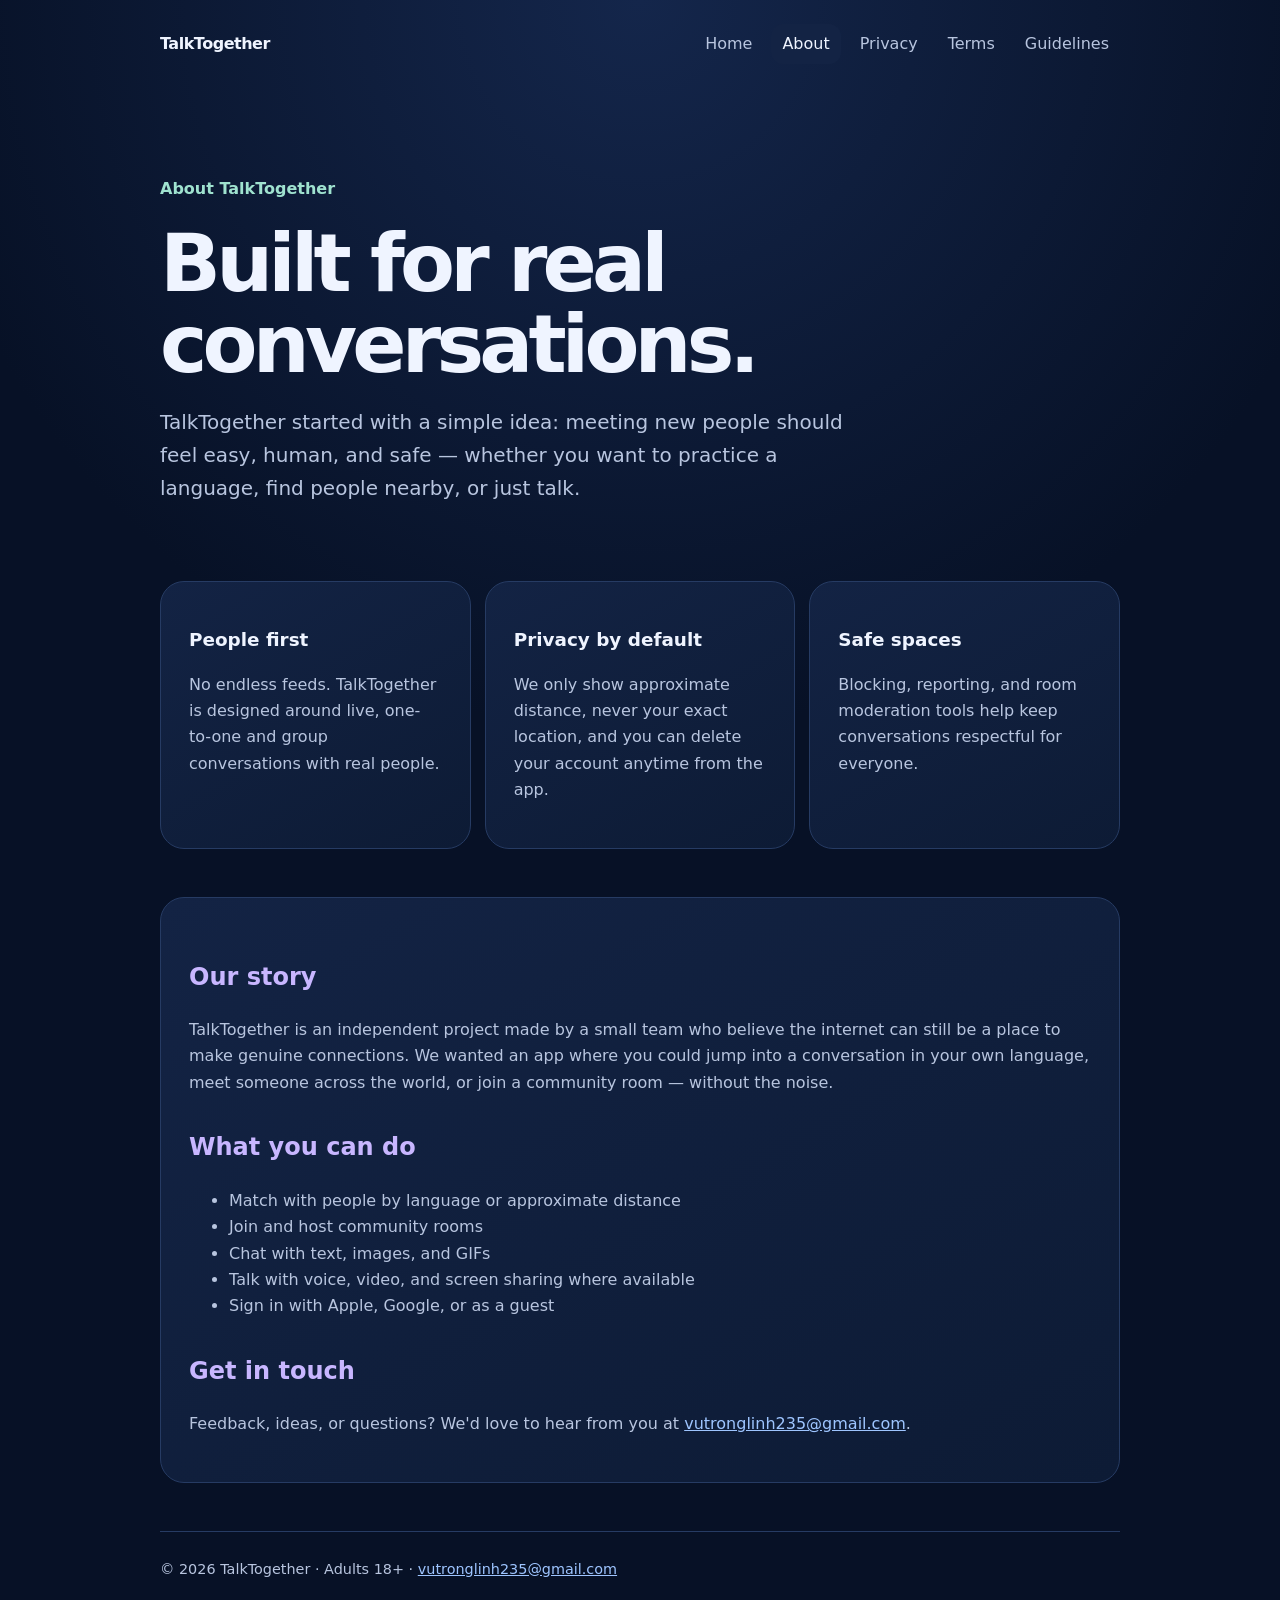
==== about/index.html @ 1cb97156 "Add About page" ====
<!doctype html>
<html lang="en">
<head>
  <meta charset="utf-8">
  <meta name="viewport" content="width=device-width,initial-scale=1">
  <meta name="description" content="About TalkTogether: why we built it and what we care about.">
  <meta name="theme-color" content="#071126">
  <title>About · TalkTogether</title>
  <link rel="stylesheet" href="../styles.css">
</head>
<body>
  <header>
    <a class="brand" href="../">TalkTogether</a>
    <nav aria-label="Site navigation">
      <a href="../">Home</a><a aria-current="page" href="./">About</a><a href="../privacy/">Privacy</a><a href="../terms/">Terms</a><a href="../guidelines/">Guidelines</a>
    </nav>
  </header>
  <main>
    <section class="hero">
      <span class="eyebrow">About TalkTogether</span>
      <h1>Built for real conversations.</h1>
      <p class="lede">TalkTogether started with a simple idea: meeting new people should feel easy, human, and safe — whether you want to practice a language, find people nearby, or just talk.</p>
    </section>
    <section class="card-grid" aria-label="What we value">
      <article><h2>People first</h2><p>No endless feeds. TalkTogether is designed around live, one-to-one and group conversations with real people.</p></article>
      <article><h2>Privacy by default</h2><p>We only show approximate distance, never your exact location, and you can delete your account anytime from the app.</p></article>
      <article><h2>Safe spaces</h2><p>Blocking, reporting, and room moderation tools help keep conversations respectful for everyone.</p></article>
    </section>
    <article class="legal">
      <h2>Our story</h2>
      <p>TalkTogether is an independent project made by a small team who believe the internet can still be a place to make genuine connections. We wanted an app where you could jump into a conversation in your own language, meet someone across the world, or join a community room — without the noise.</p>
      <h2>What you can do</h2>
      <ul>
        <li>Match with people by language or approximate distance</li>
        <li>Join and host community rooms</li>
        <li>Chat with text, images, and GIFs</li>
        <li>Talk with voice, video, and screen sharing where available</li>
        <li>Sign in with Apple, Google, or as a guest</li>
      </ul>
      <h2>Get in touch</h2>
      <p>Feedback, ideas, or questions? We'd love to hear from you at <a href="mailto:vutronglinh235@gmail.com">vutronglinh235@gmail.com</a>.</p>
    </article>
  </main>
  <footer>© 2026 TalkTogether · Adults 18+ · <a href="mailto:vutronglinh235@gmail.com">vutronglinh235@gmail.com</a></footer>
</body>
</html>
---- styles.css ----
:root {
  color-scheme: dark;
  --navy: #071126;
  --panel: #0d1b35;
  --panel-strong: #132344;
  --ink: #eff4ff;
  --muted: #b8c5df;
  --blue: #9ec5ff;
  --lilac: #c8b6ff;
  --mint: #9fe2cf;
  --line: #263b63;
}

* { box-sizing: border-box; }

html { background: var(--navy); }

body {
  margin: 0;
  min-height: 100vh;
  background: radial-gradient(circle at top, #14264b 0, var(--navy) 42%);
  color: var(--ink);
  font: 16px/1.65 -apple-system, BlinkMacSystemFont, "SF Pro Text", Inter, system-ui, sans-serif;
}

a { color: var(--blue); }

header,
main,
footer {
  width: min(960px, calc(100% - 36px));
  margin: auto;
}

header {
  display: flex;
  align-items: center;
  justify-content: space-between;
  padding: 24px 0;
}

.brand {
  color: var(--ink);
  font-weight: 850;
  letter-spacing: -.03em;
  text-decoration: none;
}

nav {
  display: flex;
  flex-wrap: wrap;
  gap: 8px;
}

nav a {
  border-radius: 12px;
  color: var(--muted);
  padding: 7px 11px;
  text-decoration: none;
}

nav a[aria-current="page"],
nav a:hover {
  background: var(--panel-strong);
  color: var(--ink);
}

.hero { padding: 88px 0 56px; }
.eyebrow { color: var(--mint); font-weight: 750; }

.hero h1,
.legal h1 {
  font-size: clamp(2.4rem, 8vw, 5rem);
  letter-spacing: -.06em;
  line-height: 1.02;
  margin: .25em 0;
}

.lede {
  color: var(--muted);
  font-size: 1.25rem;
  max-width: 720px;
}

.chips {
  display: flex;
  flex-wrap: wrap;
  gap: 10px;
  margin-top: 24px;
}

.chips span {
  background: var(--panel-strong);
  border: 1px solid var(--line);
  border-radius: 999px;
  color: var(--blue);
  padding: 7px 13px;
}

.card-grid {
  display: grid;
  gap: 14px;
  grid-template-columns: repeat(3, 1fr);
}

.card-grid article,
.notice,
.legal {
  background: linear-gradient(150deg, var(--panel-strong), var(--panel));
  border: 1px solid var(--line);
  border-radius: 24px;
  padding: 28px;
}

.card-grid h2,
.notice h2 { font-size: 1.15rem; }

.card-grid p,
.notice p,
.legal p,
.legal li { color: var(--muted); }

.notice { margin: 18px 0 70px; }

.button {
  background: var(--blue);
  border-radius: 14px;
  color: #08142b;
  display: inline-block;
  font-weight: 800;
  margin-top: 8px;
  padding: 10px 16px;
  text-decoration: none;
}

.legal { margin: 48px 0; }
.legal h1 { font-size: clamp(2.25rem, 6vw, 4rem); }
.legal h2 { color: var(--lilac); margin-top: 2rem; }
.updated { font-size: .9rem; }

footer {
  border-top: 1px solid var(--line);
  color: var(--muted);
  font-size: .9rem;
  padding: 26px 0 40px;
}

@media (max-width: 720px) {
  header { align-items: flex-start; flex-direction: column; gap: 14px; }
  .hero { padding-top: 54px; }
  .card-grid { grid-template-columns: 1fr; }
  .legal { padding: 22px; }
}
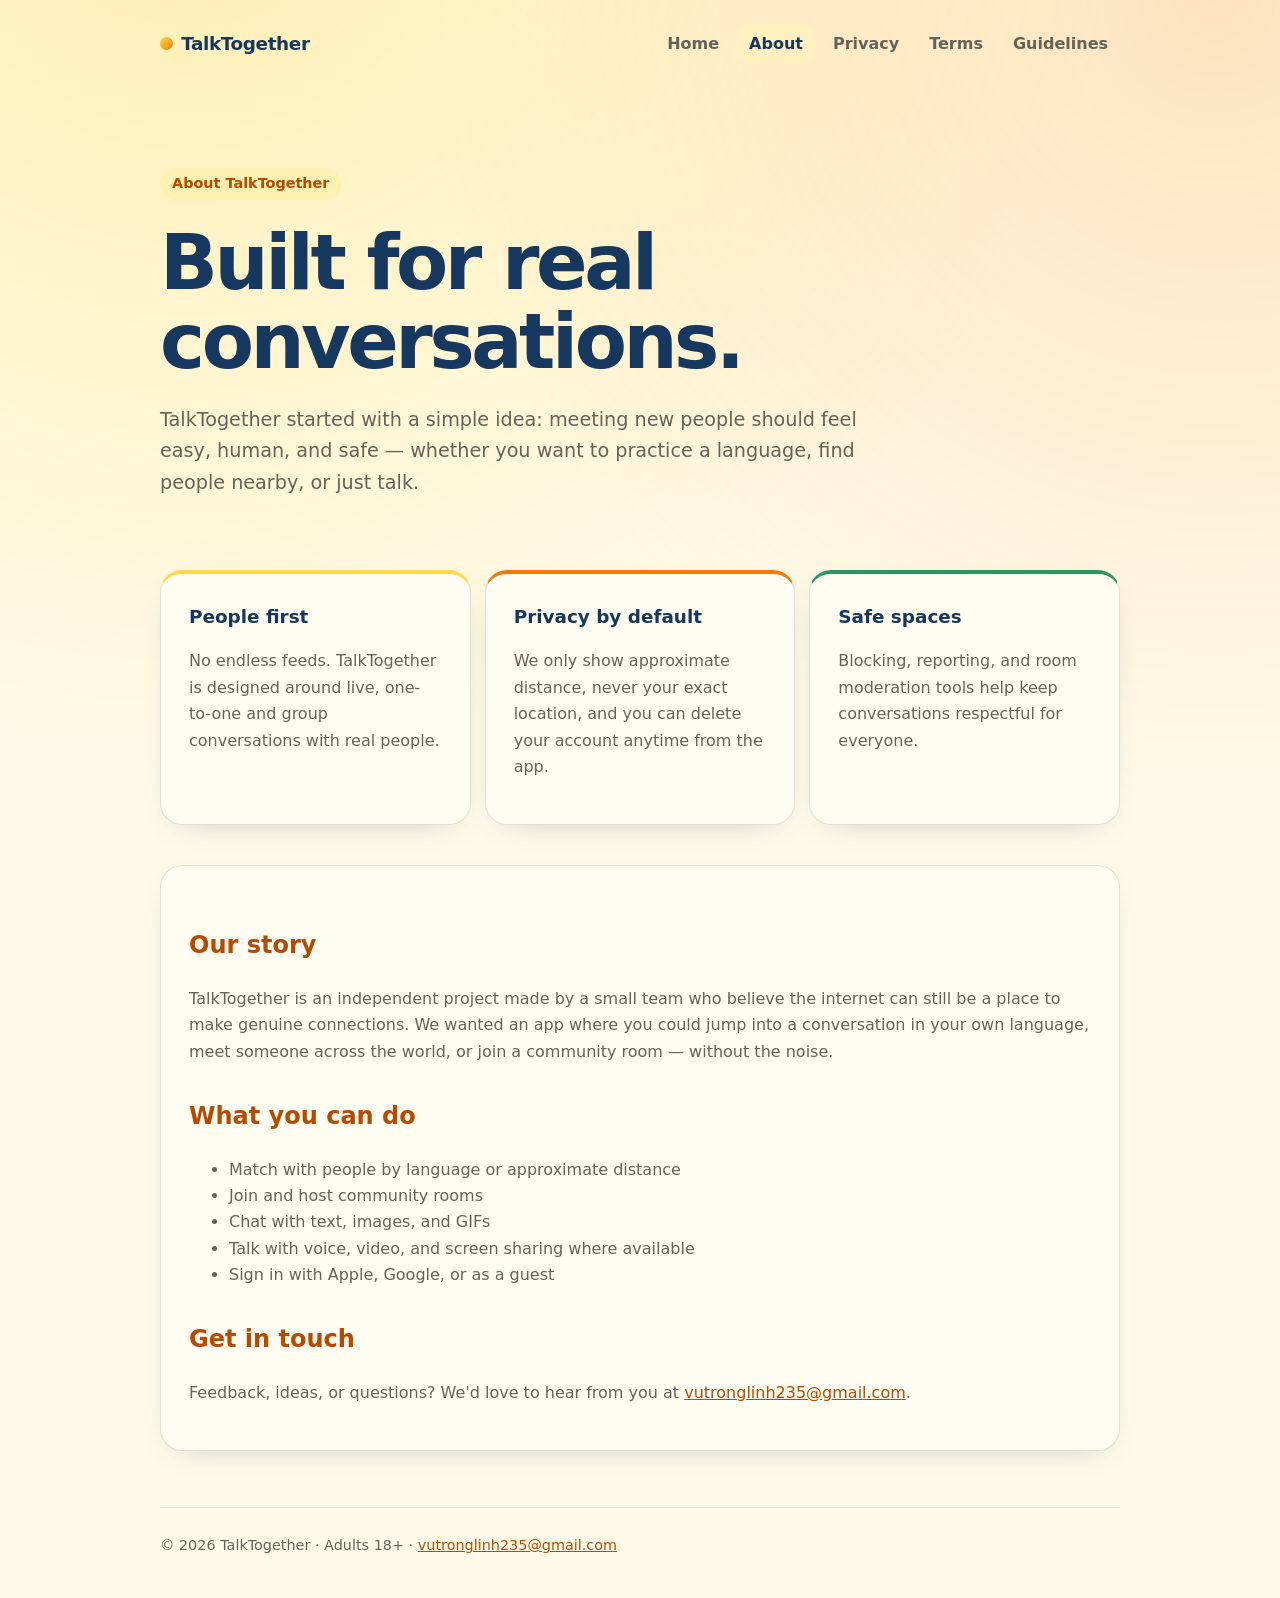
==== commit 448edc35: "Match iOS app theme + About page" ====
--- a/about/index.html
+++ b/about/index.html
@@ -4,7 +4,8 @@
   <meta charset="utf-8">
   <meta name="viewport" content="width=device-width,initial-scale=1">
   <meta name="description" content="About TalkTogether: why we built it and what we care about.">
-  <meta name="theme-color" content="#071126">
+  <meta name="theme-color" content="#fffae8" media="(prefers-color-scheme: light)">
+  <meta name="theme-color" content="#0f0f17" media="(prefers-color-scheme: dark)">
   <title>About · TalkTogether</title>
   <link rel="stylesheet" href="../styles.css">
 </head>
--- a/styles.css
+++ b/styles.css
@@ -1,34 +1,65 @@
+/* Mirrors TalkTogether/App/AppTheme.swift:
+   "Hello Friend" light palette + Tokyo Night-inspired dark palette. */
 :root {
-  color-scheme: dark;
-  --navy: #071126;
-  --panel: #0d1b35;
-  --panel-strong: #132344;
-  --ink: #eff4ff;
-  --muted: #b8c5df;
-  --blue: #9ec5ff;
-  --lilac: #c8b6ff;
-  --mint: #9fe2cf;
-  --line: #263b63;
+  color-scheme: light dark;
+  --bg: #fffae8;            /* cream */
+  --surface: #fffdf2;       /* surface */
+  --surface-muted: #fff0bf; /* surfaceMuted */
+  --peach: #fff0b3;
+  --ink: #17385e;
+  --muted: #63635a;         /* mutedInk */
+  --accent: #ffd94a;        /* sunnyYellow */
+  --accent-2: #f57a05;      /* warmOrange */
+  --accent-strong: #b84a00; /* coralDark */
+  --coral: #ffb52b;
+  --mint: #b8e0b8;
+  --rose: #f29a7a;
+  --green: #299761;         /* speakingGreen */
+  --line: rgba(99, 99, 90, .18);
+  --on-accent: #17385e;
+}
+
+@media (prefers-color-scheme: dark) {
+  :root {
+    --bg: #0f0f17;            /* navy */
+    --surface: #24293b;
+    --surface-muted: #292e45;
+    --peach: #292e45;
+    --ink: #bfc9f5;
+    --muted: #99a6cf;
+    --accent: #7dcfff;
+    --accent-2: #ba99f7;
+    --accent-strong: #7aa3f7;
+    --coral: #3d59a1;
+    --mint: #294d54;
+    --rose: #f7768f;
+    --green: #73d9c9;
+    --line: rgba(153, 166, 207, .18);
+    --on-accent: #0f0f17;
+  }
 }
 
 * { box-sizing: border-box; }
 
-html { background: var(--navy); }
+html { background: var(--bg); }
 
 body {
   margin: 0;
   min-height: 100vh;
-  background: radial-gradient(circle at top, #14264b 0, var(--navy) 42%);
-  color: var(--ink);
-  font: 16px/1.65 -apple-system, BlinkMacSystemFont, "SF Pro Text", Inter, system-ui, sans-serif;
-}
-
-a { color: var(--blue); }
+  background:
+    radial-gradient(circle at 15% -10%, color-mix(in srgb, var(--accent) 35%, transparent) 0, transparent 45%),
+    radial-gradient(circle at 95% 0%, color-mix(in srgb, var(--accent-2) 18%, transparent) 0, transparent 40%),
+    var(--bg);
+  color: var(--ink);
+  font: 16px/1.65 ui-rounded, "SF Pro Rounded", -apple-system, BlinkMacSystemFont, "Nunito", system-ui, sans-serif;
+}
+
+a { color: var(--accent-strong); }
 
 header,
 main,
 footer {
-  width: min(960px, calc(100% - 36px));
+  width: min(960px, calc(100% - 32px));
   margin: auto;
 }
 
@@ -42,44 +73,67 @@
 .brand {
   color: var(--ink);
   font-weight: 850;
-  letter-spacing: -.03em;
+  font-size: 1.15rem;
+  letter-spacing: -.02em;
   text-decoration: none;
+}
+
+.brand::before {
+  content: "";
+  display: inline-block;
+  width: .7em;
+  height: .7em;
+  margin-right: .45em;
+  border-radius: 50%;
+  background: linear-gradient(135deg, var(--accent), var(--accent-2));
+  vertical-align: .02em;
 }
 
 nav {
   display: flex;
   flex-wrap: wrap;
-  gap: 8px;
+  gap: 6px;
 }
 
 nav a {
-  border-radius: 12px;
+  border-radius: 14px;
   color: var(--muted);
-  padding: 7px 11px;
+  font-weight: 650;
+  padding: 7px 12px;
   text-decoration: none;
 }
 
 nav a[aria-current="page"],
 nav a:hover {
-  background: var(--panel-strong);
-  color: var(--ink);
-}
-
-.hero { padding: 88px 0 56px; }
-.eyebrow { color: var(--mint); font-weight: 750; }
+  background: var(--surface-muted);
+  color: var(--ink);
+}
+
+.hero { padding: 80px 0 52px; }
+
+.eyebrow {
+  background: var(--peach);
+  border-radius: 999px;
+  color: var(--accent-strong);
+  display: inline-block;
+  font-size: .9rem;
+  font-weight: 750;
+  padding: 4px 12px;
+}
 
 .hero h1,
 .legal h1 {
-  font-size: clamp(2.4rem, 8vw, 5rem);
-  letter-spacing: -.06em;
-  line-height: 1.02;
-  margin: .25em 0;
+  font-size: clamp(2.4rem, 8vw, 4.75rem);
+  font-weight: 850;
+  letter-spacing: -.045em;
+  line-height: 1.04;
+  margin: .3em 0;
 }
 
 .lede {
   color: var(--muted);
-  font-size: 1.25rem;
-  max-width: 720px;
+  font-size: 1.2rem;
+  max-width: 700px;
 }
 
 .chips {
@@ -90,11 +144,12 @@
 }
 
 .chips span {
-  background: var(--panel-strong);
+  background: var(--surface);
   border: 1px solid var(--line);
   border-radius: 999px;
-  color: var(--blue);
-  padding: 7px 13px;
+  color: var(--ink);
+  font-weight: 650;
+  padding: 7px 14px;
 }
 
 .card-grid {
@@ -106,36 +161,47 @@
 .card-grid article,
 .notice,
 .legal {
-  background: linear-gradient(150deg, var(--panel-strong), var(--panel));
+  background: var(--surface);
   border: 1px solid var(--line);
-  border-radius: 24px;
+  border-radius: 22px;
+  box-shadow: 0 10px 30px -18px rgba(23, 56, 94, .35);
   padding: 28px;
 }
 
+.card-grid article { border-top: 4px solid var(--accent); }
+.card-grid article:nth-child(2) { border-top-color: var(--accent-2); }
+.card-grid article:nth-child(3) { border-top-color: var(--green); }
+
 .card-grid h2,
-.notice h2 { font-size: 1.15rem; }
+.notice h2 { font-size: 1.15rem; margin-top: 0; }
 
 .card-grid p,
 .notice p,
 .legal p,
 .legal li { color: var(--muted); }
 
-.notice { margin: 18px 0 70px; }
+.notice {
+  background: linear-gradient(135deg, var(--peach), var(--surface));
+  margin: 18px 0 70px;
+}
 
 .button {
-  background: var(--blue);
-  border-radius: 14px;
-  color: #08142b;
+  background: var(--accent);
+  border-radius: 16px;
+  color: var(--on-accent);
   display: inline-block;
   font-weight: 800;
   margin-top: 8px;
-  padding: 10px 16px;
+  padding: 11px 18px;
   text-decoration: none;
-}
-
-.legal { margin: 48px 0; }
-.legal h1 { font-size: clamp(2.25rem, 6vw, 4rem); }
-.legal h2 { color: var(--lilac); margin-top: 2rem; }
+  transition: transform .15s ease;
+}
+
+.button:hover { transform: translateY(-1px); }
+
+.legal { margin: 40px 0 56px; }
+.legal h1 { font-size: clamp(2.25rem, 6vw, 3.75rem); }
+.legal h2 { color: var(--accent-strong); margin-top: 2rem; }
 .updated { font-size: .9rem; }
 
 footer {
@@ -147,7 +213,7 @@
 
 @media (max-width: 720px) {
   header { align-items: flex-start; flex-direction: column; gap: 14px; }
-  .hero { padding-top: 54px; }
+  .hero { padding-top: 48px; }
   .card-grid { grid-template-columns: 1fr; }
-  .legal { padding: 22px; }
-}
+  .card-grid article, .notice, .legal { padding: 22px; }
+}
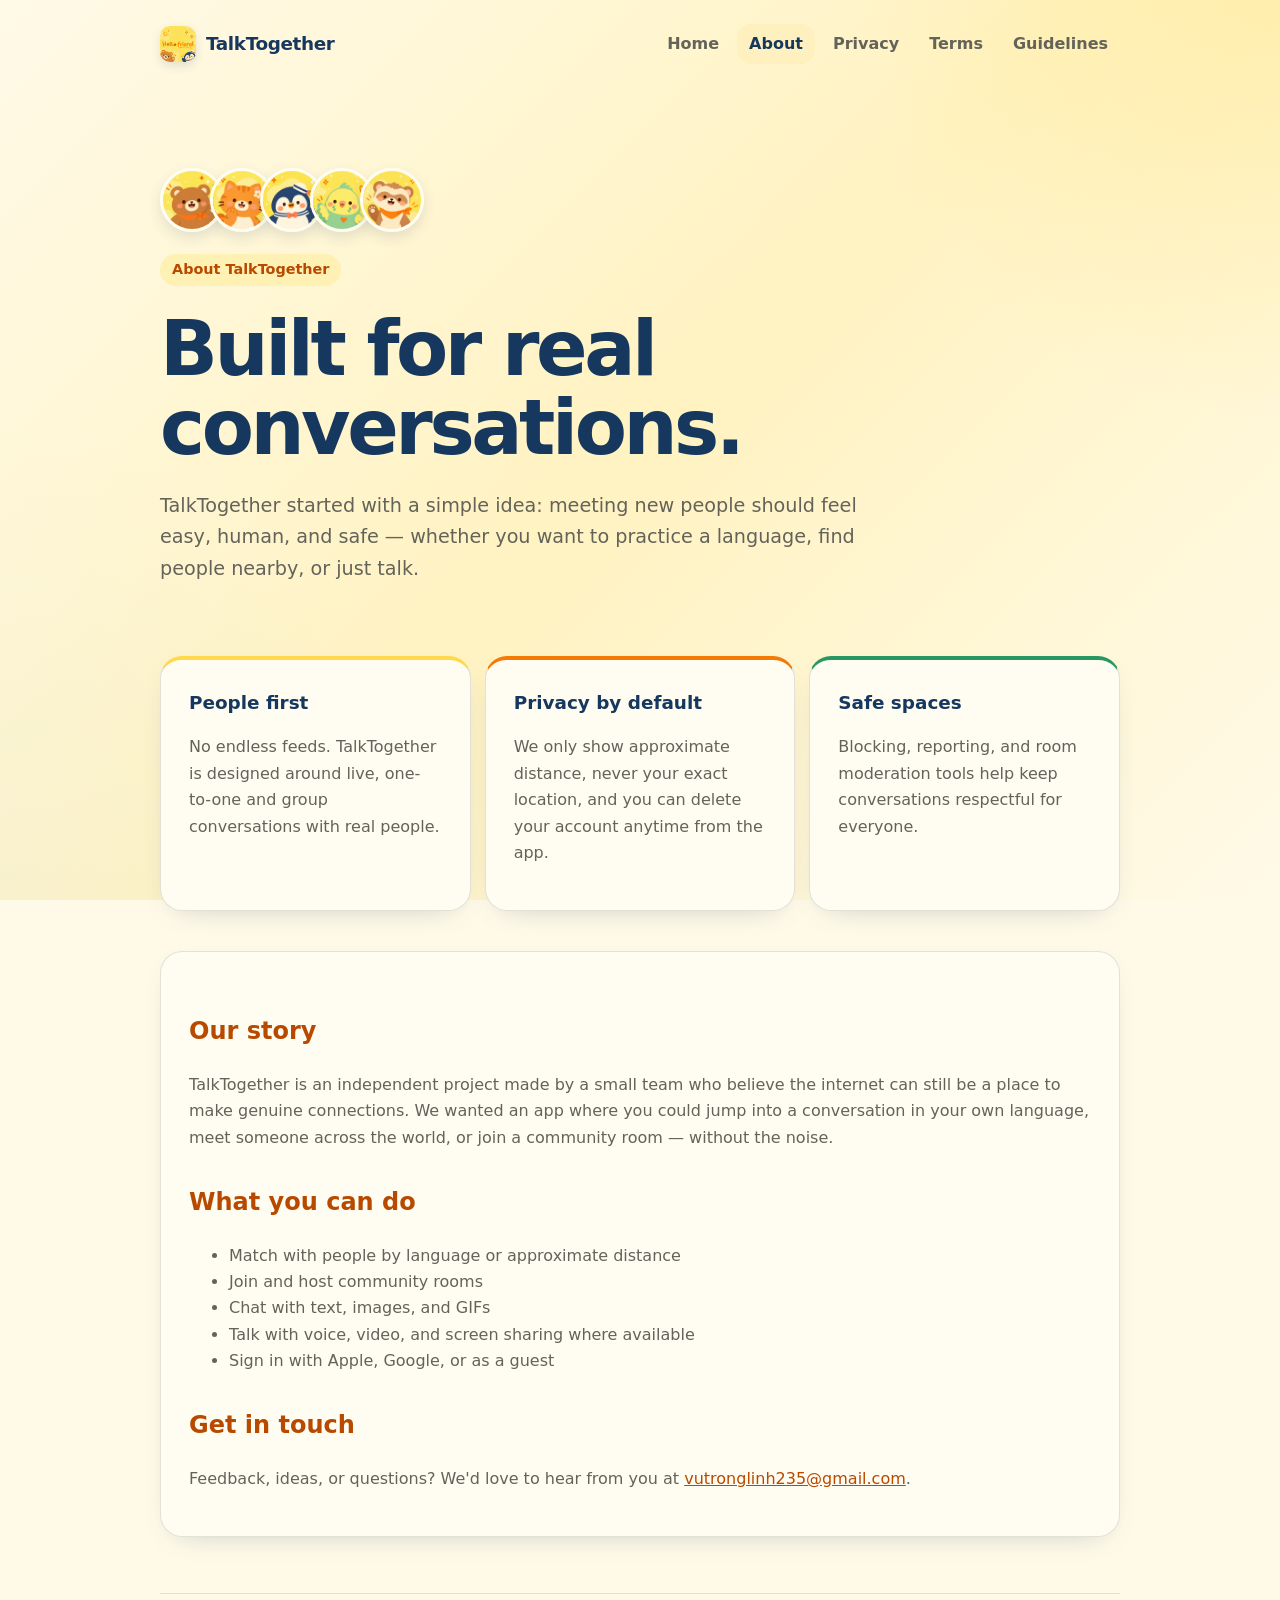
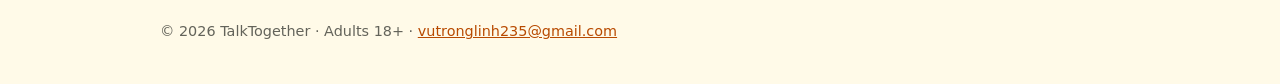
==== commit 39f48f28: "Use app logo, avatars and welcome layout" ====
--- a/about/index.html
+++ b/about/index.html
@@ -7,17 +7,22 @@
   <meta name="theme-color" content="#fffae8" media="(prefers-color-scheme: light)">
   <meta name="theme-color" content="#0f0f17" media="(prefers-color-scheme: dark)">
   <title>About · TalkTogether</title>
+  <link rel="icon" href="../assets/favicon.png">
+  <link rel="apple-touch-icon" href="../assets/BrandLogo.png">
   <link rel="stylesheet" href="../styles.css">
 </head>
 <body>
   <header>
-    <a class="brand" href="../">TalkTogether</a>
+    <a class="brand" href="../"><img src="../assets/BrandLogo.png" alt="" width="36" height="36">TalkTogether</a>
     <nav aria-label="Site navigation">
       <a href="../">Home</a><a aria-current="page" href="./">About</a><a href="../privacy/">Privacy</a><a href="../terms/">Terms</a><a href="../guidelines/">Guidelines</a>
     </nav>
   </header>
   <main>
     <section class="hero">
+      <div class="avatars" aria-hidden="true">
+        <img src="../assets/AvatarTeddy.png" alt=""><img src="../assets/AvatarCat.png" alt=""><img src="../assets/AvatarPenguin.png" alt=""><img src="../assets/AvatarParakeet.png" alt=""><img src="../assets/AvatarFerret.png" alt="">
+      </div>
       <span class="eyebrow">About TalkTogether</span>
       <h1>Built for real conversations.</h1>
       <p class="lede">TalkTogether started with a simple idea: meeting new people should feel easy, human, and safe — whether you want to practice a language, find people nearby, or just talk.</p>
--- a/styles.css
+++ b/styles.css
@@ -15,6 +15,8 @@
   --mint: #b8e0b8;
   --rose: #f29a7a;
   --green: #299761;         /* speakingGreen */
+  --electric: #c7dbed;
+  --navy: #17385e;
   --line: rgba(99, 99, 90, .18);
   --on-accent: #17385e;
 }
@@ -34,6 +36,8 @@
     --mint: #294d54;
     --rose: #f7768f;
     --green: #73d9c9;
+    --electric: #404769;
+    --navy: #0f0f17;
     --line: rgba(153, 166, 207, .18);
     --on-accent: #0f0f17;
   }
@@ -47,9 +51,10 @@
   margin: 0;
   min-height: 100vh;
   background:
-    radial-gradient(circle at 15% -10%, color-mix(in srgb, var(--accent) 35%, transparent) 0, transparent 45%),
-    radial-gradient(circle at 95% 0%, color-mix(in srgb, var(--accent-2) 18%, transparent) 0, transparent 40%),
-    var(--bg);
+    radial-gradient(circle at 100% 0%, color-mix(in srgb, var(--accent) 22%, transparent) 0, transparent 420px),
+    radial-gradient(circle at 0% 100%, color-mix(in srgb, var(--electric) 12%, transparent) 0, transparent 480px),
+    linear-gradient(135deg, var(--bg), color-mix(in srgb, var(--peach) 72%, var(--bg)), var(--bg));
+  background-attachment: fixed;
   color: var(--ink);
   font: 16px/1.65 ui-rounded, "SF Pro Rounded", -apple-system, BlinkMacSystemFont, "Nunito", system-ui, sans-serif;
 }
@@ -78,16 +83,8 @@
   text-decoration: none;
 }
 
-.brand::before {
-  content: "";
-  display: inline-block;
-  width: .7em;
-  height: .7em;
-  margin-right: .45em;
-  border-radius: 50%;
-  background: linear-gradient(135deg, var(--accent), var(--accent-2));
-  vertical-align: .02em;
-}
+.brand { display: inline-flex; align-items: center; gap: 10px; }
+.brand img { border-radius: 10px; box-shadow: 0 4px 10px rgba(23, 56, 94, .12); }
 
 nav {
   display: flex;
@@ -144,7 +141,7 @@
 }
 
 .chips span {
-  background: var(--surface);
+  background: color-mix(in srgb, var(--surface) 82%, transparent);
   border: 1px solid var(--line);
   border-radius: 999px;
   color: var(--ink);
@@ -211,6 +208,33 @@
   padding: 26px 0 40px;
 }
 
+/* Welcome hero — mirrors WelcomeView */
+.welcome { text-align: center; padding-top: 48px; }
+.welcome .lede { margin: 18px auto 0; max-width: 520px; }
+.welcome .chips { justify-content: center; margin-top: 28px; }
+.hero-logo {
+  border: 1px solid color-mix(in srgb, var(--surface) 65%, transparent);
+  border-radius: 31px;
+  box-shadow: 0 14px 28px rgba(23, 56, 94, .12);
+  display: block;
+  margin: 0 auto 28px;
+}
+.cta { display: flex; flex-wrap: wrap; gap: 12px; justify-content: center; margin-top: 34px; }
+.cta .button { border: 1px solid var(--line); border-radius: 18px; padding: 15px 26px; margin: 0; }
+.button-dark { background: var(--navy); border-color: color-mix(in srgb, var(--coral) 50%, transparent) !important; color: #fff; }
+.button-soft { background: color-mix(in srgb, var(--surface) 85%, transparent); color: var(--accent-strong); }
+.fineprint { color: var(--muted); font-size: .8rem; opacity: .8; margin-top: 20px; }
+
+.avatars { display: flex; margin-bottom: 22px; }
+.avatars img {
+  border: 3px solid var(--surface);
+  border-radius: 50%;
+  box-shadow: 0 6px 14px rgba(23, 56, 94, .12);
+  height: 64px;
+  margin-right: -14px;
+  width: 64px;
+}
+
 @media (max-width: 720px) {
   header { align-items: flex-start; flex-direction: column; gap: 14px; }
   .hero { padding-top: 48px; }
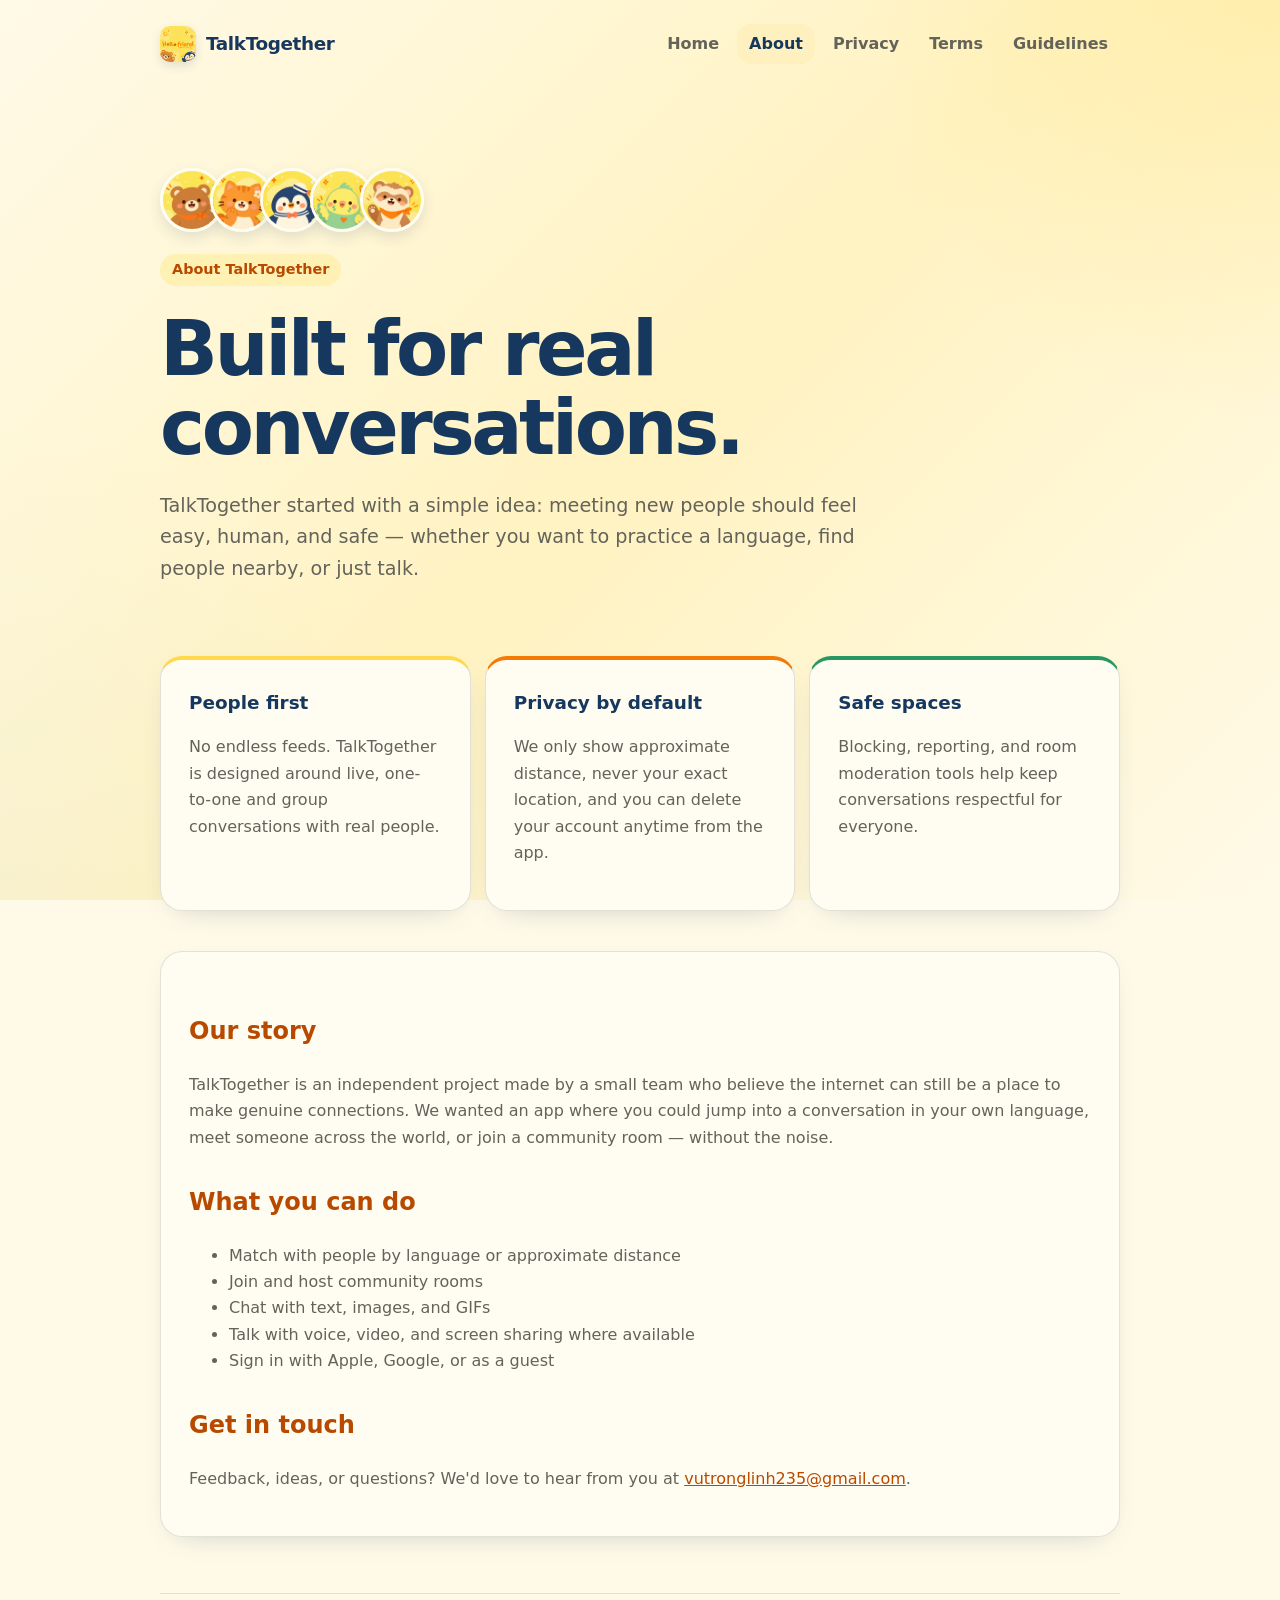
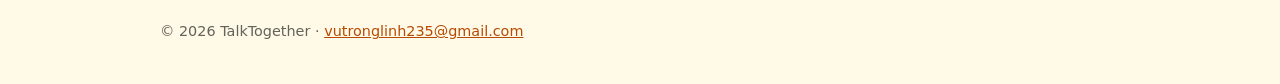
==== commit 94f24ac6: "Light theme only, remove 18+ labels" ====
--- a/about/index.html
+++ b/about/index.html
@@ -4,8 +4,7 @@
   <meta charset="utf-8">
   <meta name="viewport" content="width=device-width,initial-scale=1">
   <meta name="description" content="About TalkTogether: why we built it and what we care about.">
-  <meta name="theme-color" content="#fffae8" media="(prefers-color-scheme: light)">
-  <meta name="theme-color" content="#0f0f17" media="(prefers-color-scheme: dark)">
+  <meta name="theme-color" content="#fffae8">
   <title>About · TalkTogether</title>
   <link rel="icon" href="../assets/favicon.png">
   <link rel="apple-touch-icon" href="../assets/BrandLogo.png">
@@ -47,6 +46,6 @@
       <p>Feedback, ideas, or questions? We'd love to hear from you at <a href="mailto:vutronglinh235@gmail.com">vutronglinh235@gmail.com</a>.</p>
     </article>
   </main>
-  <footer>© 2026 TalkTogether · Adults 18+ · <a href="mailto:vutronglinh235@gmail.com">vutronglinh235@gmail.com</a></footer>
+  <footer>© 2026 TalkTogether · <a href="mailto:vutronglinh235@gmail.com">vutronglinh235@gmail.com</a></footer>
 </body>
 </html>
--- a/styles.css
+++ b/styles.css
@@ -1,7 +1,7 @@
 /* Mirrors TalkTogether/App/AppTheme.swift:
-   "Hello Friend" light palette + Tokyo Night-inspired dark palette. */
+   "Hello Friend" light palette (the site always uses light mode). */
 :root {
-  color-scheme: light dark;
+  color-scheme: light;
   --bg: #fffae8;            /* cream */
   --surface: #fffdf2;       /* surface */
   --surface-muted: #fff0bf; /* surfaceMuted */
@@ -21,27 +21,6 @@
   --on-accent: #17385e;
 }
 
-@media (prefers-color-scheme: dark) {
-  :root {
-    --bg: #0f0f17;            /* navy */
-    --surface: #24293b;
-    --surface-muted: #292e45;
-    --peach: #292e45;
-    --ink: #bfc9f5;
-    --muted: #99a6cf;
-    --accent: #7dcfff;
-    --accent-2: #ba99f7;
-    --accent-strong: #7aa3f7;
-    --coral: #3d59a1;
-    --mint: #294d54;
-    --rose: #f7768f;
-    --green: #73d9c9;
-    --electric: #404769;
-    --navy: #0f0f17;
-    --line: rgba(153, 166, 207, .18);
-    --on-accent: #0f0f17;
-  }
-}
 
 * { box-sizing: border-box; }
 
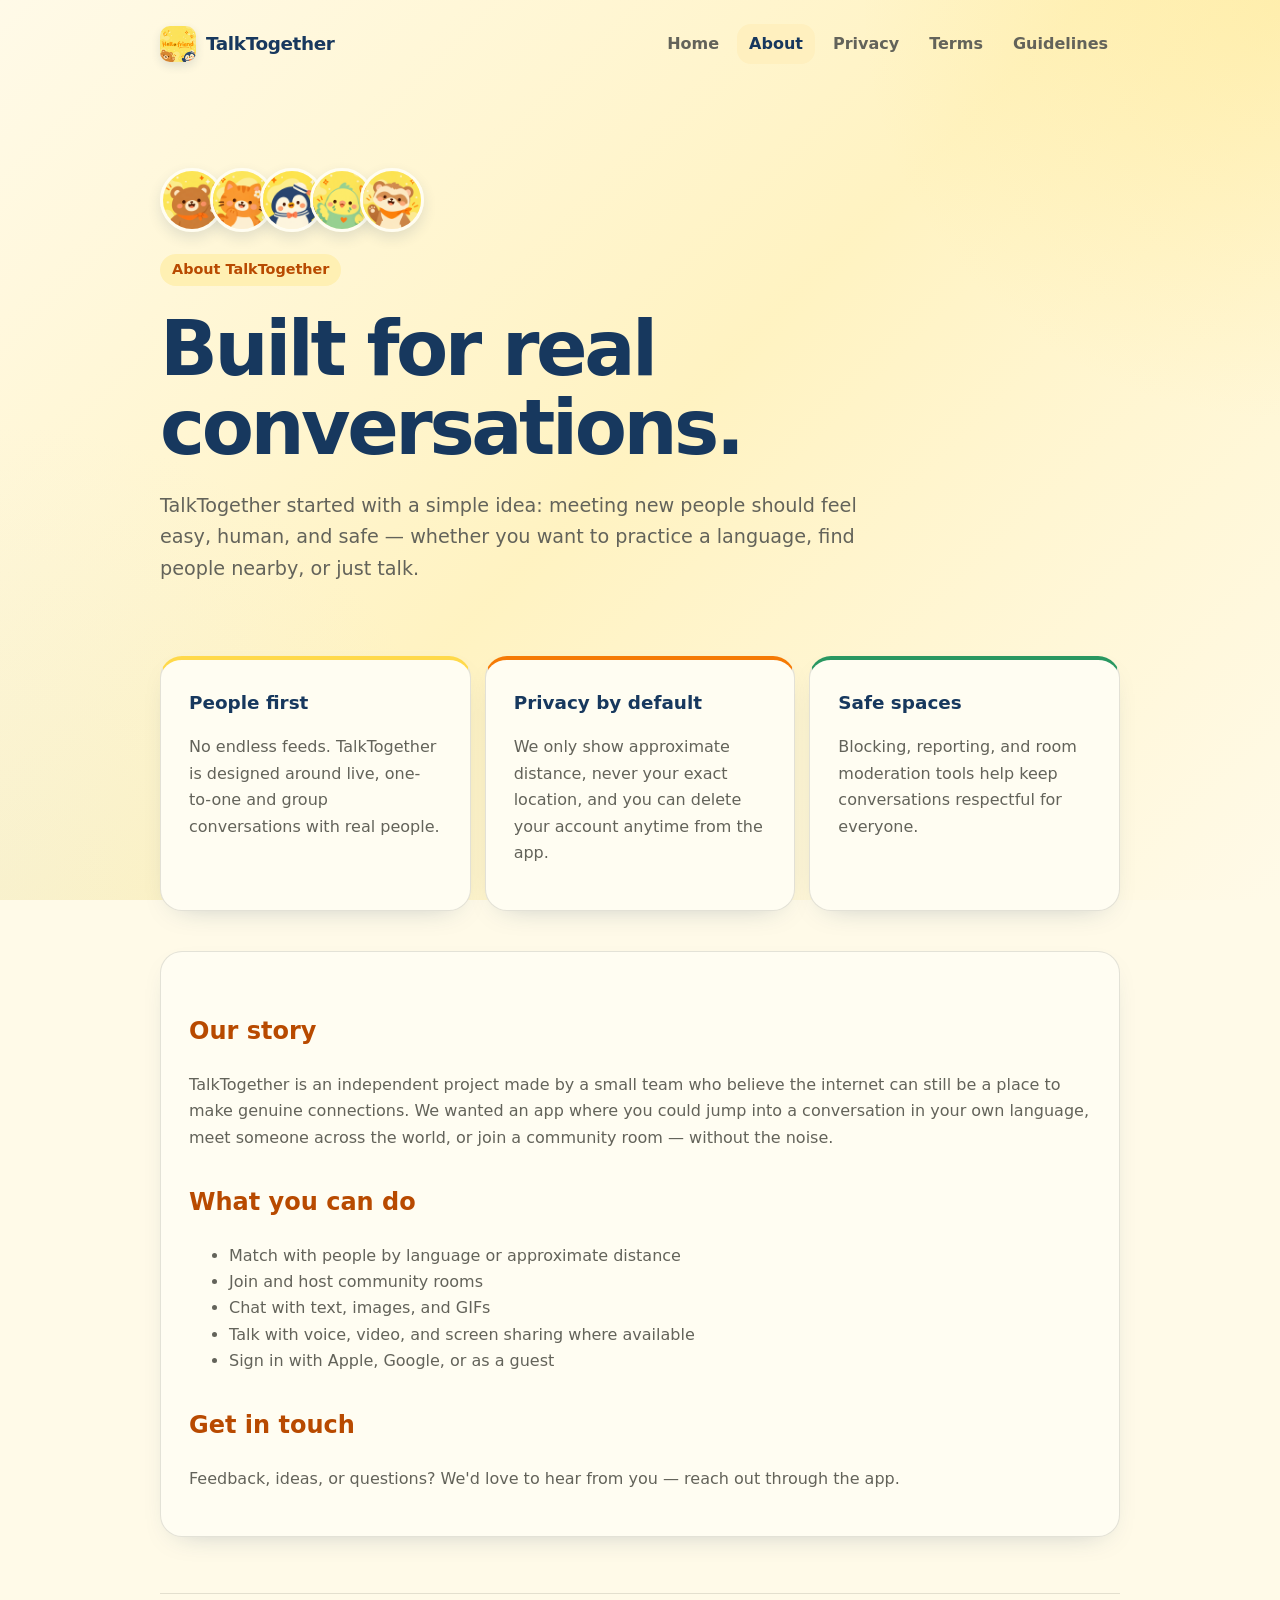
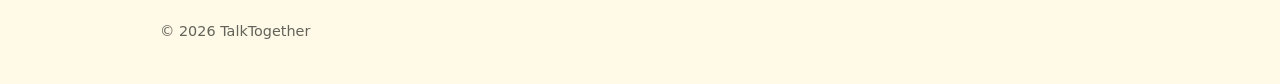
==== commit c32443d5: "Animate characters and multilingual hello" ====
--- a/about/index.html
+++ b/about/index.html
@@ -43,9 +43,9 @@
         <li>Sign in with Apple, Google, or as a guest</li>
       </ul>
       <h2>Get in touch</h2>
-      <p>Feedback, ideas, or questions? We'd love to hear from you at <a href="mailto:vutronglinh235@gmail.com">vutronglinh235@gmail.com</a>.</p>
+      <p>Feedback, ideas, or questions? We'd love to hear from you — reach out through the app.</p>
     </article>
   </main>
-  <footer>© 2026 TalkTogether · <a href="mailto:vutronglinh235@gmail.com">vutronglinh235@gmail.com</a></footer>
+  <footer>© 2026 TalkTogether</footer>
 </body>
 </html>
--- a/styles.css
+++ b/styles.css
@@ -188,7 +188,7 @@
 }
 
 /* Welcome hero — mirrors WelcomeView */
-.welcome { text-align: center; padding-top: 48px; }
+.welcome { text-align: center; padding-top: 96px; }
 .welcome .lede { margin: 18px auto 0; max-width: 520px; }
 .welcome .chips { justify-content: center; margin-top: 28px; }
 .hero-logo {
@@ -214,6 +214,80 @@
   width: 64px;
 }
 
+/* ---------- Motion ---------- */
+:root { --ease: cubic-bezier(.22, 1, .36, 1); /* Apple-like ease-out */ }
+
+.hero-stage { position: relative; width: 132px; margin: 0 auto 8px; }
+.hero-stage .hero-logo { position: relative; z-index: 1; margin-bottom: 20px;
+  animation: pop-in .9s var(--ease) both, float 6s ease-in-out 1s infinite; }
+
+.buddy {
+  position: absolute;
+  width: 58px; height: 58px;
+  border: 3px solid var(--surface);
+  border-radius: 50%;
+  box-shadow: 0 8px 18px rgba(23, 56, 94, .14);
+  opacity: 0;
+  animation: pop-in .8s var(--ease) forwards, bob 4.5s ease-in-out infinite;
+  transition: transform .4s var(--ease);
+}
+.buddy:hover { transform: scale(1.15) rotate(-8deg); }
+.b1 { left: -150px; top: 10px;  animation-delay: .5s, 1.3s; }
+.b2 { right: -150px; top: -6px; animation-delay: .65s, 1.9s; width: 64px; height: 64px; }
+.b3 { left: -95px;  top: 92px;  animation-delay: .8s, 1.6s; width: 50px; height: 50px; }
+.b4 { right: -100px; top: 86px; animation-delay: .95s, 2.3s; width: 52px; height: 52px; }
+.b5 { left: 50%; top: -58px; margin-left: -22px; width: 44px; height: 44px; animation-delay: 1.1s, 2.6s; }
+
+.hello { height: 2.4rem; margin: 0; overflow: visible; }
+.hello-word {
+  color: var(--accent-2);
+  display: inline-block;
+  font-size: 1.9rem;
+  font-weight: 800;
+  letter-spacing: -.02em;
+  animation: hello-enter 1s var(--ease) .3s both;
+  transition: opacity .45s var(--ease), transform .45s var(--ease), filter .45s var(--ease);
+}
+.hello-word.out { opacity: 0; transform: translateY(-14px) scale(.96); filter: blur(6px); }
+.hello-word.in  { opacity: 0; transform: translateY(14px) scale(.96);  filter: blur(6px); transition: none; }
+
+.reveal span {
+  display: inline-block;
+  animation: rise 1s var(--ease) both;
+}
+.reveal span:nth-child(1) { animation-delay: .9s; }
+.reveal span:nth-child(2) { animation-delay: 1s; }
+.reveal span:nth-child(4) { animation-delay: 1.1s; }
+.reveal span:nth-child(5) { animation-delay: 1.2s; }
+.reveal-late { animation: rise .9s var(--ease) 1.45s both; }
+.chips.reveal-late { animation-delay: 1.6s; }
+.cta.reveal-late { animation-delay: 1.75s; }
+
+.avatars img { animation: pop-in .7s var(--ease) both, bob 4.5s ease-in-out infinite; transition: transform .4s var(--ease); }
+.avatars img:nth-child(1) { animation-delay: .05s, .8s; }
+.avatars img:nth-child(2) { animation-delay: .15s, 1.3s; }
+.avatars img:nth-child(3) { animation-delay: .25s, 1s; }
+.avatars img:nth-child(4) { animation-delay: .35s, 1.6s; }
+.avatars img:nth-child(5) { animation-delay: .45s, 1.15s; }
+.avatars img:hover { transform: translateY(-6px) rotate(-6deg) scale(1.08); z-index: 1; position: relative; }
+
+@keyframes pop-in { from { opacity: 0; transform: scale(.6) translateY(16px); filter: blur(4px); } to { opacity: 1; transform: none; filter: none; } }
+@keyframes rise { from { opacity: 0; transform: translateY(22px); filter: blur(8px); } to { opacity: 1; transform: none; filter: none; } }
+@keyframes hello-enter { from { opacity: 0; transform: translateY(18px) scale(.9); filter: blur(8px); } to { opacity: 1; transform: none; filter: none; } }
+@keyframes bob { 0%, 100% { translate: 0 0; rotate: 0deg; } 50% { translate: 0 -10px; rotate: 3deg; } }
+@keyframes float { 0%, 100% { translate: 0 0; } 50% { translate: 0 -6px; } }
+
+@media (prefers-reduced-motion: reduce) {
+  *, *::before, *::after { animation: none !important; transition: none !important; }
+  .buddy { opacity: 1; }
+}
+
+@media (max-width: 720px) {
+  .b1 { left: -100px; } .b2 { right: -100px; }
+  .b3 { left: -62px; top: 100px; } .b4 { right: -64px; top: 96px; }
+  .buddy { width: 46px; height: 46px; } .b5 { width: 38px; height: 38px; margin-left: -19px; top: -48px; }
+}
+
 @media (max-width: 720px) {
   header { align-items: flex-start; flex-direction: column; gap: 14px; }
   .hero { padding-top: 48px; }
